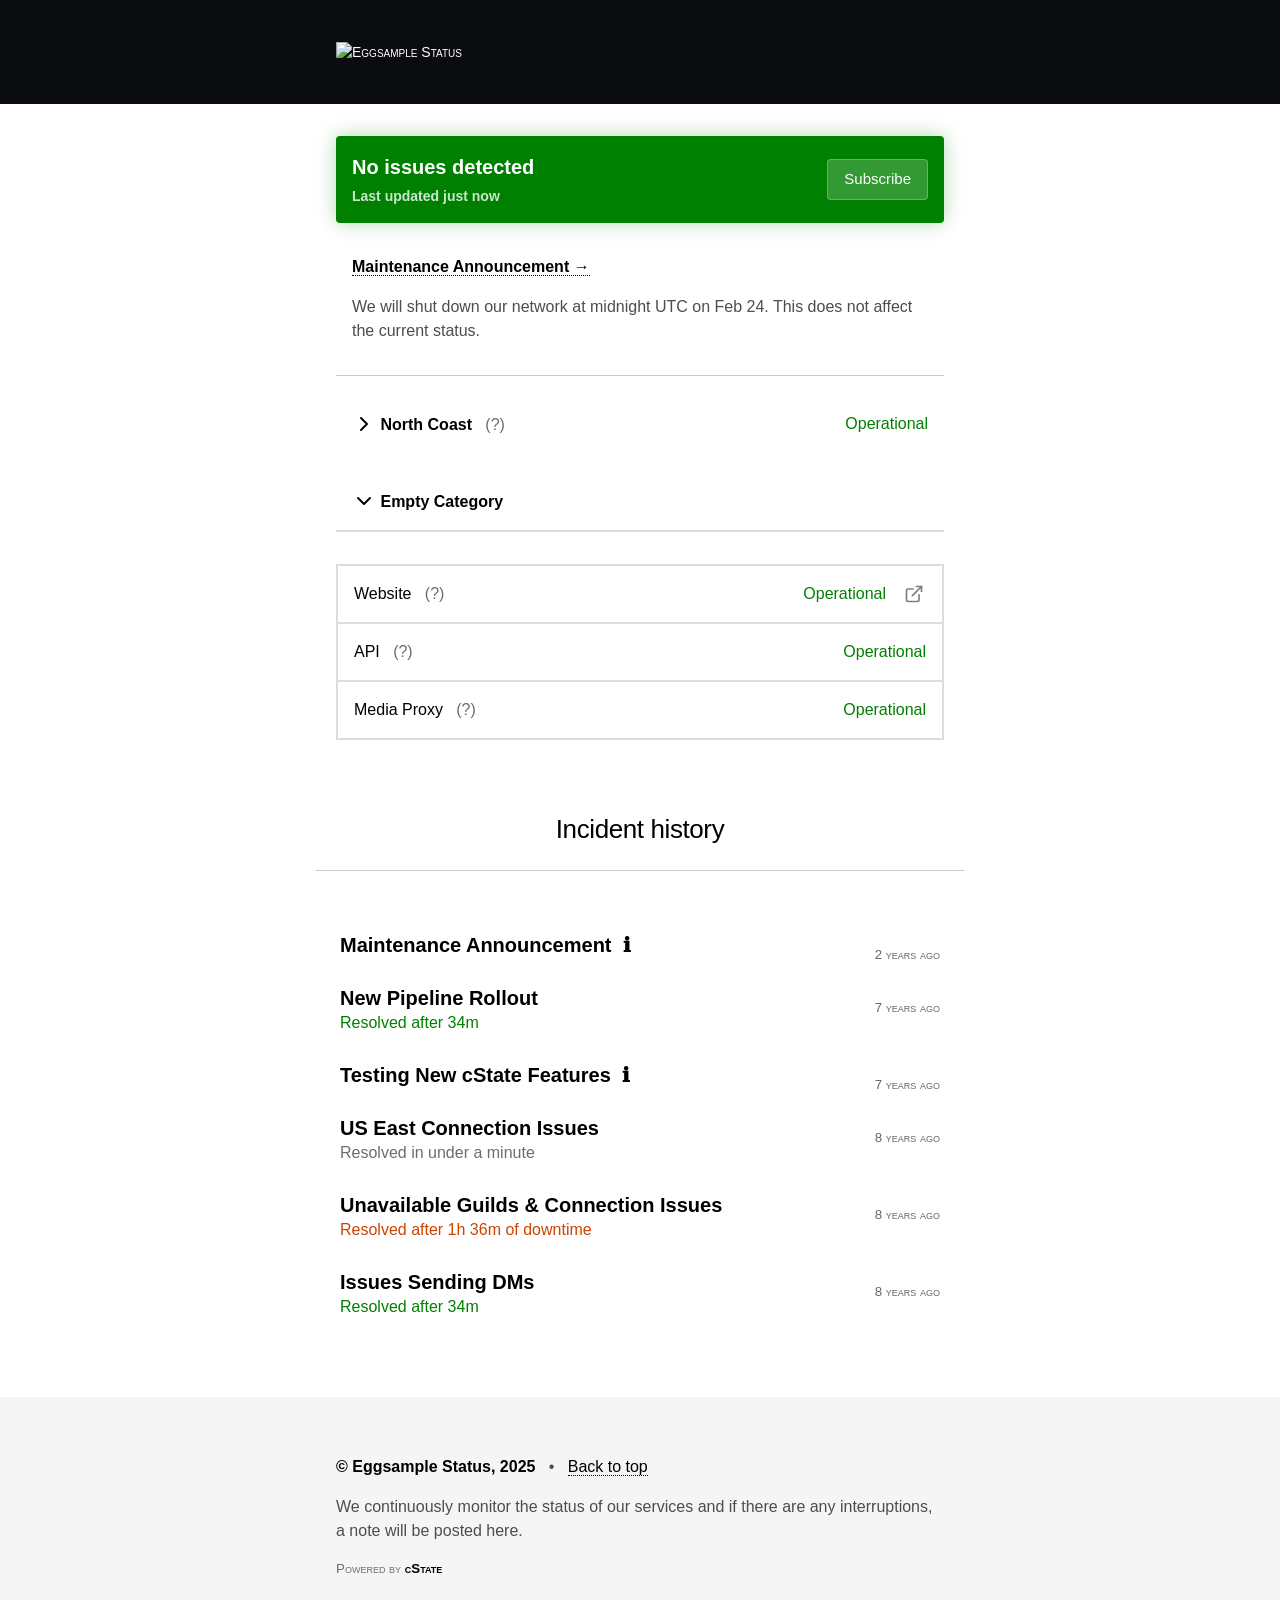
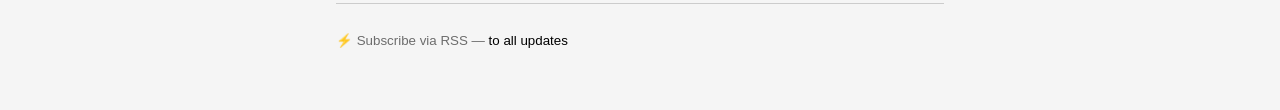
==== public/index.html @ 010cf909 "Update cState" ====
<!DOCTYPE html>
<html lang="en" class="no-js">
  <head><script src="/livereload.js?mindelay=10&amp;v=2&amp;port=1313&amp;path=livereload" data-no-instant defer></script>
    
    <meta charset="utf-8">
    <meta http-equiv="x-ua-compatible" content="ie=edge">
    <meta name="viewport" content="width=device-width, initial-scale=1">
    
    <meta name="description" content="We continuously monitor the status of our services and if there are any interruptions, a note will be posted here.">
    <title>Eggsample Status</title>
    <link rel="canonical" href="http://localhost:1313/">
    <link rel="alternate" type="application/json" href="http://localhost:1313/index.json" title="Eggsample Status" />
    <link rel="alternate" type="application/rss+xml" href="http://localhost:1313/index.xml" title="Eggsample Status" />
    <link rel="alternate" type="image/svg+xml" href="http://localhost:1313/index.svg" title="Eggsample Status" />
    <meta name="generator" content="cState v6.0 - https://github.com/cstate/cstate">
    <meta name="theme-color" content="#0a0c0f">
    <script>
    var themeBrandColor = '#0a0c0f';
    var themeOkColor = '#008000';
    var themeNoticeColor = '#24478f';
    var themeDisruptedColor = '#cc4400';
    var themeDownColor = '#e60000';


    </script>
    
    <style>
    html, body {
      margin: 0;
      background: #fff;
      color: #4d4d4d;
      font: 100%/1.5 "Inter", "Inter UI", BlinkMacSystemFont, -apple-system, "San Francisco Text", "Roboto", "Segoe UI", Helvetica, Arial, sans-serif, "Apple Color Emoji", "Segoe UI Emoji", "Segoe UI Symbol";
      box-sizing: border-box;
      -webkit-tap-highlight-color: rgba(0,0,0, 0.25);
    }

    ::selection { background: #B4D5FF; }

    *, *:before, *:after {
      box-sizing: inherit;
    }

    a {
      text-decoration: none;
      color: #000;
      border-bottom: 1px dotted currentColor;
    }

    a:hover { opacity: 0.9; }
    a:active { opacity: 0.8; }

    hr {
      border: 0;
      border-bottom: 1px solid #ccc;
      margin: 24px 0;
    }

    h1 {
      font-size: 40px;
      line-height: 1;
    }
    h2 { font-size: 26px; }
    h3 { font-size: 20px; }
    h4 { font-size: 18px; }

    h1, h2, h4 {
      font-weight: normal;
      color: #000;
      letter-spacing: -0.4px;
      overflow-wrap: break-word;
    }

    h3 {
      margin: 0;
      color: #000;
    }

    img {
      border: 0;
      width: 100%;
      height: auto;
    }

    .hidden { display: none; }

     

	.sr-only {
		position: absolute;
		width: 1px;
		height: 1px;
		padding: 0;
		margin: -1px;
		overflow: hidden;
		clip: rect(0, 0, 0, 0);
		white-space: nowrap;
		border-width: 0;
	}

    a.no-underline { border-bottom: 0; }

    .headline { font-size: 20px; }

    .bold { color: #000; }
    .hinted { color: #6d6d6d; }
    .faded { color: #6d6d6d; }

    .clean { margin: 0; }

    .ok { color: #008000; }
    .warning { color: #cc4400; }
    .error { color: #e60000; }

    .contain {
      max-width: 640px;
      margin: 16px auto;
      padding: 16px;
    }

    .markdown pre {
        overflow-x: scroll;
    }

    .contain--more { max-width: 680px; }

    .center { text-align: center; }
    .right { text-align: right; }
    .padding-s { padding: 8px; }
    .padding { padding: 16px; }
    .clicky { cursor: pointer; }

    a.external-link-style {
			border: none;
			padding: 2px;
			display: inline-block;
			border-radius: 4px;
			opacity: 0.5;
		}

    a.external-link-style:hover {
			opacity: 1;
		}

    a.external-link-style:active {
			opacity: 0.75;
		}

    .span-icon {
      float: right;
      margin-left: 16px;
    }

     

     
    .js .category--open .category__closed-marker { display: none; }
    .js .category--closed .components { display: none; }
    .js .category--closed .category__open-marker { display: none; }

	.hide-without-js svg {
		position: relative;
		margin-bottom: -6px;
	}

     
    .js .hidden-with-js { display: none; }
    .hide-without-js { display: none; }
    .js span.hide-without-js { display: inline; }
    .js div.hide-without-js { display: block; }


     

    .date {
      display: block;
      margin-top: 12px;
      color: #666;
      font-variant: small-caps;
    }

    .tag {
      display: inline-block;
      padding: 4px 8px;
      margin-right: 4px;
      margin-bottom: 2px;
	  border-radius: 4px;
	  transition: background 0.2s;
	  cursor: pointer;
	  border: none;
      background: #eee;
    }

    .tag:hover { background: #ddd; }
	.tag:active { background: #ccc; }

     

    .header {
      padding: 8px 0;
      background: #0a0c0f;
    }

    .header a {
      color: #fff;
      font-size: 14px;
      font-variant: small-caps;
    }

    
      .header a h1 { color: #fff; }
    

    .header__logo img {
      height: auto;
      width: 320px;
    }

    .header__logo--small img {
      height: auto;
      width: 160px;
    }

    .header--large { padding: 16px; }
    .header--large a { font-size: 20px; }

    .footer {
      padding: 10px;
      background: #f5f5f5;
    }

    .footer__copyright {
      display: block;
      font-variant: small-caps;
    }

    .footer__copyright a, a.header__logo {
      border-bottom: 0;
    }

     

    .summary {
      padding: 16px;
      color: #fff;
    }

    .summary__date:hover {
      opacity: 0.8;
    }

    .summary__date:hover:after {
      content: ' ⟳ ';
      color: #fff;
    }

     

     .components {
       border: 2px solid #ddd;
       border-bottom: 0;
     }

     .component {
       color: #000;
       padding: 16px;
       border-bottom: 2px solid #ddd;
     }

    .tooltip { cursor: pointer; position: relative; }
    .tooltip__text { display: none; }
    .tooltip:hover .tooltip__text,
    .tooltip:active .tooltip__text  {
      display: block;
      position: absolute;
	  animation: fadeUp 0.1s cubic-bezier(0.39, 0.575, 0.565, 1);
      top: 0;
      left: 24px;
      background: #000;
      color: #fff;
      z-index: 50;
      padding: 8px;
	  border-radius: 4px;
	  box-shadow: 0 0 20px rgba(0, 0, 0, 0.3);
      font-size: 14px;
      color: #ccc;
      width: 320px;
      height: auto;
    }

	@keyframes fadeUp {
	  0% { opacity: 0; transform: translateY(5px); }
	  100% { opacity: 1; transform: translateY(0); }
	}

    @media (max-width: 640px) {
      .tooltip:hover .tooltip__text,
      .tooltip:active .tooltip__text {
        width: 50vw;
      }
    }

     

    .tabs { border-bottom: 1px solid #ccc; }
    .tabs--inner { padding: 0 16px; margin: 0 auto; }
    a.tab { display: inline-table; }

    .tab--current {
      border: 1px solid #ccc;
      border-bottom-color: #fff;
      padding: 12px 18px;
      position: relative;
      top: 1px;
    }

    .tab--other {
      border: 0;
      padding: 12px 18px;
      position: relative;
      top: 1px;
      color: #757575;
    }

    .tab--other:hover { color: #000; }

     

    .issue { display: block; padding: 14px 24px; border-radius: 4px; }
    .issue:hover, .category__head:hover { background: #f5f5f5; }
    .issue:active, .category__head:active { background: #eee; }

    .issue h3 { line-height: 1.25; }

    .category__head { margin-top: 20px; }
    .archive__head { padding: 20px; background: #f5f5f5; }


     .status-ok .summary {
  background: #008000;
  box-shadow: 0 0 20px rgba(0, 128, 0, 0.3);
	border-radius: 4px;
}

.status-disrupted .summary,
.change-header-color.status-disrupted .header {
  background: rgba(204, 68, 0, 1);

  box-shadow: 0 0 20px rgba(204, 68, 0, 0.3);
}

.status-down .summary,
.change-header-color.status-down .header {
  background: rgba(230, 0, 0, 1);
}

.status-notice .summary,
.change-header-color.status-notice .header {
  background: rgba(36, 71, 143, 1);
}


    .announcement-box .padding {
      padding: 16px;
    }

    .status-disrupted .announcement-box { border: 2px solid #cc4400; }
    .status-down .announcement-box { border: 2px solid #e60000; }
    .status-notice .announcement-box { border: 2px solid #24478f; }
    .status-disrupted .announcement-box,
    .status-down .announcement-box,
    .status-notice .announcement-box { border-top: 0; }

     

    .category--open .category-status { display: none; }
    .component-status, .category-status { float: right; }
    .component[data-status="ok"] .component-status,
    .category__head[data-status="ok"] .category-status
    { color: #008000; }
    .component[data-status="disrupted"] .component-status,
    .category__head[data-status="disrupted"] .category-status
    { color: #cc4400; }
    .component[data-status="notice"] .component-status,
    .category__head[data-status="notice"] .category-status
    { color: #24478f; }
    .component[data-status="down"] .component-status,
    .category__head[data-status="down"] .category-status
    { color: #e60000; }

     

    @media (min-width: 640px) {
      .float-right {
        float: right;
        display: inline;
      }
    }

    
       

      @media (prefers-color-scheme: dark) {
         
        html, body { background:  #181a1b; color: #ccc9c1; }
        h1, h2, h3, h4, a, .bold { color: #fafafa; }
        hr { border-bottom-color: #3d3d3d; }

         
        .footer { background: #1b1d1e; }

        .components {
          border: 2px solid #ddd;
          border-bottom: 0;
          border-color: #3a3a3a;
        }

        .component {
          border-bottom: 2px solid #ddd;
          color: #e8e6e3;
          border-bottom-color: #3a3a3a;
        }

        .tabs { border-bottom-color: #3d3d3d; }
        .tab--current {
          border-color: #3d3d3d;
          border-bottom-color: #181a1b;
        }
        .tab--other { color: #757575; }
        .tab--other:hover { color: #fff; }

        .date { color: #c3bfb6; }

        .tag, .archive__head { background-color: #1d1f20; }
        .tag:hover { background: #222; }
        .issue:hover,
        .category__head:hover { background-color: #212121; }

         

        .hinted, .faded { opacity: 0.8; }
        .error { color: #ff4242; }
        .warning {color: #ffde7f; }
        .ok { color: #7fff7f; }

        .component[data-status="ok"] .component-status,
        .category__head[data-status="ok"] .category-status
        { color: #7fff7f; }
        .component[data-status="disrupted"] .component-status,
        .category__head[data-status="disrupted"] .category-status
        { color: #ffde7f; }
        .component[data-status="notice"] .component-status,
        .category__head[data-status="notice"] .category-status
        { color: #83a4e8; }
        .component[data-status="down"] .component-status,
        .category__head[data-status="down"] .category-status
        { color: #ff8181; }
      }
    
    </style>
    
  </head>









  <body class="status-homepage status-ok ">
    


<div class="header">
  <div class="contain">
    <a href="http://localhost:1313/" class="header__logo header__logo--small">
      
        <img src="/logo.png" alt="Eggsample Status">
          
    </a>
  </div>
</div>





    
    <div class="contain">
      
      <noscript>
  <p class="error">Uh oh! It looks like you have disabled JavaScript. Please <a href="//enable-javascript.com">enable scripting</a> to enhance your experience on this website.</p>
  <div class="padding"></div>
</noscript>

      
      






<div class="summary status-box">
	<div class="summary-flex">
		<div class="status-text">
			<strong>
				
				No issues detected
				
			</strong>
			<div class="summary__date clicky relative-time" onclick="location.reload()" data-time-prefix="Last updated "
      ></div>
    </div>

    
    <div class=" subscribe-wrapper">
				<button class="subscribe-button" aria-haspopup="true" aria-expanded="false" aria-label="Open dropdown">
					Subscribe
				</button>
				<div class="subscribe-dropdown hidden" aria-label="Close dropdown">
					<ul>
						<a href="http://localhost:1313//index.xml" target="_blank" rel="noopener noreferrer">
						<li>
							<svg viewBox="0 0 512 512" class="subscribe-dropdown__icon">
								<path d="M108.56 342.78a60.34 60.34 0 1 0 60.56 60.44 60.63 60.63 0 0 0-60.56-60.44Z">
								</path>
								<path
									d="M48 186.67v86.55c52 0 101.94 15.39 138.67 52.11s52 86.56 52 138.67h86.66c0-151.56-125.66-277.33-277.33-277.33Z">
								</path>
								<path
									d="M48 48v86.56c185.25 0 329.22 144.08 329.22 329.44H464C464 234.66 277.67 48 48 48Z">
								</path>
							</svg>
							RSS
						</li></a>
						
						<li data-option="api">
							<svg viewBox="0 0 512 512" class="subscribe-dropdown__icon">
								<path
									d="M160 389a20.91 20.91 0 0 1-13.82-5.2l-128-112a21 21 0 0 1 0-31.6l128-112a21 21 0 0 1 27.66 31.61L63.89 256l109.94 96.19A21 21 0 0 1 160 389zm192 0a21 21 0 0 1-13.84-36.81L448.11 256l-109.94-96.19a21 21 0 0 1 27.66-31.61l128 112a21 21 0 0 1 0 31.6l-128 112A20.89 20.89 0 0 1 352 389zm-144 48a21 21 0 0 1-20.12-27l96-320a21 21 0 1 1 40.23 12l-96 320A21 21 0 0 1 208 437z">
								</path>
							</svg>
							API
						</li>
					</ul>
				</div>
			</div>
		</div>
	</div>

	
	<div id="modal-overlay" class="hidden"></div>
	<div class="subscribe-modal hidden" role="dialog" aria-modal="true">
		<button class="subscribe-modal__close" aria-label="Close dropdown">✕</button>
		<h2 class="subscribe-modal__title"></h2>
		<div class="subscribe-modal__content"></div>
		
		<div class="subscribe-modal__actions"></div>
	</div>

	<style>
		 
		.status-box {
			padding: 16px;
			color: #fff;
			display: flex;
			flex-direction: column;
			border-radius: 4px;
			position: relative;

			background: {
					{
					.Site.Params.ok
				}
			}

			;
		}

		.summary-flex {
			display: flex;
			align-items: center;
			justify-content: space-between;
		}

		.status-text {
			font-size: 20px;
			font-weight: bold;
		}

		.summary__date {
			font-size: 14px;
			margin-top: 4px;
			color: rgba(255, 255, 255, 0.8);
		}

		 
		.subscribe-wrapper {
			position: relative;
			z-index: 500;
		}

		.subscribe-button {
			padding: 8px 16px;
			font: inherit;
			font-size: 15px;
			border-radius: 4px;
			cursor: pointer;
			background: rgba(255, 255, 255, 0.2);
			border: 1px solid rgba(255, 255, 255, 0.25);
			color: #fff;
			transition: background 0.1s, opacity 0.1s;
		}

		.subscribe-button:hover {
			background: rgba(255, 255, 255, 0.3);
		}

		.subscribe-button:active {
			background: rgba(255, 255, 255, 0.4);
		}

		 

		.subscribe-dropdown {
			position: absolute;
			top: calc(100% + 10px);
			right: 0;
			background: #fff;
			border-radius: 8px;
			width: 220px;
			overflow-y: auto;
			opacity: 0;
			transform: translateY(5px);
			animation: fadeUp 0.15s ease-out forwards;
			box-shadow: 0 10px 32px rgba(0, 0, 0, 0.15);
		}

		.subscribe-dropdown ul {
			margin: 0;
			padding: 0;
			list-style: none;
		}

		.subscribe-dropdown li {
			display: flex;
			align-items: center;
			padding: 10px 12px;
			margin: 4px;
			font-size: 14px;
			cursor: pointer;
			color: #333;
			border-radius: 8px;
			 
			transition: background 0.1s;
			 
		}

		.subscribe-dropdown li:hover {
			background: #f2f2f2;
		}

		.subscribe-dropdown__icon {
			width: 18px;
			height: 18px;
			margin-right: 8px;
			fill: #999;
			 
		}

		 
		@keyframes fadeUp {
			0% {
				opacity: 0;
				transform: translateY(5px);
			}

			100% {
				opacity: 1;
				transform: translateY(0);
			}
		}

		.hidden {
			display: none !important;
		}

		 
		#modal-overlay {
			position: fixed;
			top: 0;
			left: 0;
			width: 100%;
			height: 100%;
			background-color: rgba(0, 0, 0, 0.5);
			 
			z-index: 998;
			 
		}

		.subscribe-modal {
			position: fixed;
			top: 50%;
			left: 50%;
			transform: translate(-50%, -50%);
			 
			margin: auto;
			max-width: 600px;
			background: #fff;
			border-radius: 8px;
			box-shadow: 0 8px 30px rgba(0, 0, 0, 0.3);
			padding: 24px;
			z-index: 999;
			display: flex;
			flex-direction: column;
			gap: 16px;
			opacity: 0;
			animation: fadeUpModal 0.2s ease-out forwards;
			 
		}

		.subscribe-modal__close {
			position: absolute;
			top: 10px;
			right: 10px;
			border: none;
			background: transparent;
			font-size: 20px;
			line-height: 1;
			cursor: pointer;
			color: #444;
			padding: 10px;
			border-radius: 50%;
		}

		.subscribe-modal__close:hover {
			background-color: rgba(0, 0, 0, 0.1);
		}

		.subscribe-modal__close:active {
			background-color: rgba(0, 0, 0, 0.2);
		}

		.subscribe-modal__title {
			margin: 0 0 16px 0;
			font-size: 20px;
			font-weight: bold;
			color: #333;
		}

		.subscribe-modal__content {
			color: #555;
			flex: 1;
		}

		.subscribe-modal__content p {
			margin: 0;
		}

		.btn {
			padding: 10px 20px;
			border-radius: 4px;
			display: inline-block;
			border: none;
			font-weight: bold;
			cursor: pointer;
			transition: background 0.1s, opacity 0.1s;
		}

		.btn--primary {
			background: #000;
			color: #fff;
			border: none;
		}

		.btn--primary:hover {
			background: #111;
		}

		.btn--primary:active {
			background: #222;
		}


		 
		.subscribe-modal__actions {
			margin-top: 8px;
			gap: 8px;
		}

		 
		@keyframes fadeUpModal {
			0% {
				opacity: 0;
			}

			100% {
				opacity: 1;
			}
		}
	</style>

	<script>
		document.addEventListener('DOMContentLoaded', function () {
			const subscribeButton = document.querySelector('.subscribe-button');
			const subscribeDropdown = document.querySelector('.subscribe-dropdown');
			const subscribeModal = document.querySelector('.subscribe-modal');
			const modalCloseBtn = document.querySelector('.subscribe-modal__close');
			const modalTitle = document.querySelector('.subscribe-modal__title');
			const modalContent = document.querySelector('.subscribe-modal__content');
			const modalActions = document.querySelector('.subscribe-modal__actions');
			const modalOverlay = document.getElementById('modal-overlay');

			
			function showModal() {
				modalOverlay.classList.remove('hidden');
				subscribeModal.classList.remove('hidden');
			}

			
			function hideModal() {
				modalOverlay.classList.add('hidden');
				subscribeModal.classList.add('hidden');
			}

			
			subscribeButton.addEventListener('click', function (e) {
				e.stopPropagation();
				if (subscribeDropdown.classList.contains('hidden')) {
					subscribeDropdown.classList.remove('hidden');
					subscribeButton.setAttribute('aria-expanded', 'true');
				} else {
					subscribeDropdown.classList.add('hidden');
					subscribeButton.setAttribute('aria-expanded', 'false');
				}
			});

			
			subscribeDropdown.addEventListener('click', function (e) {
				if (e.target && e.target.matches('li[data-option], li[data-option] *')) {
					let li = e.target.closest('li[data-option]');
					let chosen = li.getAttribute('data-option');

					subscribeDropdown.classList.add('hidden');
					subscribeButton.setAttribute('aria-expanded', 'false');
					showModal();

					
					modalActions.innerHTML = '';

					let copyText = ''; 

					switch (chosen) {
						case 'rss':
							modalTitle.textContent = 'RSS';
							modalContent.innerHTML = `<p>Subscribe to updates from this status page.</p>`;
							modalActions.innerHTML = `
							<a href="http:\/\/localhost:1313\//index.xml" target="_blank" rel="noopener noreferrer" class="padding-s">Open</a>
          `;
							break;

						case 'email':
							modalTitle.textContent = 'Email';
							modalContent.innerHTML = `<p>Subscribe to updates from this status page.</p>
            <input type="email" placeholder="Email address..." />`;
							modalActions.innerHTML = `
            <button class="btn btn--primary">Subscribe</button>
            <p class="small-text">We recommend choosing a different method of notification if you need critical updates to be delivered as soon as possible.</p>
          `;
							break;

						case 'discord':
							modalTitle.textContent = 'Discord';
							modalContent.innerHTML = `<p>Subscribe to updates from this status page. (Discord server invitation)</p>`;
							copyText = 'YOUR_DISCORD_INVITE_LINK'; 
							modalActions.innerHTML = `
            <button class="btn btn--primary" data-copy="${copyText}">Copy</button>
            <p class="small-text">Looking for more information about this embed and how you can use it?</p>
          `;
							break;

						case 'slack':
							modalTitle.textContent = 'Slack';
							modalContent.innerHTML = `<p>Subscribe to updates from this status page. (Slack workspace link)</p>`;
							copyText = 'YOUR_SLACK_WORKSPACE_LINK'; 
							modalActions.innerHTML = `
            <button class="btn btn--primary" data-copy="${copyText}">Copy</button>
            <p class="small-text">Looking for more information about this embed and how you can use it?</p>
          `;
							break;

						case 'webhook':
							modalTitle.textContent = 'Webhook';
							modalContent.innerHTML = `<p>Subscribe to updates from this status page.</p>
            <input type="text" placeholder="Webhook URL" />`;
							modalActions.innerHTML = `
            <button class="btn btn--primary">Subscribe</button>
            <p class="small-text">Please note that the API may be subject to rate limiting.</p>
          `;
							break;

						case 'push':
							modalTitle.textContent = 'Push notifications';
							modalContent.innerHTML = `<p>You can subscribe to this status page via push notifications through your browser. You will have to do this on every device you want to receive notifications on. Please note that this feature is subject to browser support and may not work on all devices as expected.</p>`;
							modalActions.innerHTML = `
            <button class="btn btn--primary">Subscribe</button>
            <p class="small-text">We recommend choosing a different method of notification if you need critical updates to be delivered as soon as possible.</p>
          `;
							break;

						case 'api':
							modalTitle.textContent = 'API';
							modalContent.innerHTML = `<p>You can use our API to integrate the information and updates from this status page into your own website or application. Simply make a GET request to the following URL: <br /> <code>http:\/\/localhost:1313\/index.json</code></p>`;
							modalActions.innerHTML = `
            <a href="https://github.com/cstate/cstate/wiki/API" target="_blank" rel="noopener noreferrer" class="btn btn--primary">Read documentation</a>
            <p>Please note that the API may be subject to rate limiting.</p>
          `;
							break;

						default:
							modalTitle.textContent = 'Subscribe';
							modalContent.innerHTML = `<p>Subscribe to updates from this status page.</p>`;
							modalActions.innerHTML = `
            <button class="btn btn--primary">Subscribe</button>
            <p class="small-text">Looking for more information about this embed and how you can use it?</p>
          `;
							break;
					}

					
					const copyButtons = modalActions.querySelectorAll('button[data-copy]');
					copyButtons.forEach(button => {
						button.addEventListener('click', () => {
							const textToCopy = button.getAttribute('data-copy');
							navigator.clipboard.writeText(textToCopy).then(() => {
								
								button.textContent = 'Copied!';
							}).catch(err => {
								console.error('Failed to copy text:', err);
							});
						});
					});
				}
			});

			
			modalCloseBtn.addEventListener('click', hideModal);
			modalOverlay.addEventListener('click', hideModal);

			
			document.addEventListener('click', function (e) {
				if (!subscribeButton.contains(e.target) && !subscribeDropdown.contains(e.target)) {
					subscribeDropdown.classList.add('hidden');
					subscribeButton.setAttribute('aria-expanded', 'false');
				}
			});
		});
	</script>

      
      









  <div class="announcement-box" style="border-bottom: 0">
    
    
    
      
      <div class="padding">
        <p>
          <a href="/issues/2024-02-24-maintenance-window/"><strong class="bold">Maintenance Announcement →</strong></a>
        </p>

        <p><small>
          
        </small></p>

        <p>We will shut down our network at midnight UTC on Feb 24. This does not affect the current status.</p>

        <p></p>
      </div>
      <hr class="clean announcement-box">
      
    
  </div>
 


      
      

      
      










<div class="categories">
	
	

	
	<div class="category category--closed category--titled"
		id="north-coast">
		
		<div class="bold padding clicky category__head" onclick="toggleCategoryHead(this)">
			<span class="hide-without-js">
				<span class="category__closed-marker">
					<span class="sr-only">Open dropdown</span>
					<svg xmlns="http://www.w3.org/2000/svg" width="24" height="24" viewBox="0 0 24 24" fill="none" stroke="currentColor"
						stroke-width="2" stroke-linecap="round" stroke-linejoin="round" class="feather feather-chevron-right">
						<polyline points="9 18 15 12 9 6"></polyline>
					</svg>
				</span>
				<span class="category__open-marker">
					<span class="sr-only">Close dropdown</span>
					<svg xmlns="http://www.w3.org/2000/svg" width="24" height="24" viewBox="0 0 24 24" fill="none" stroke="currentColor"
						stroke-width="2" stroke-linecap="round" stroke-linejoin="round" class="feather feather-chevron-down">
						<polyline points="6 9 12 15 18 9"></polyline>
					</svg>
				</span>
			</span>
			<b>North Coast</b>
			
			<span class="tooltip tooltip--small">
				&nbsp; <span class="faded">(?)</span>
				<span class="tooltip__text">The main servers are located here.</span>
			</span>
			
			<span class="category-status"></span>
		</div>
		

		
		<div class="components">
			
			
			
			
			

			<div class="component" id="system-gateway"
				data-status="ok">
				<a href="/affected/gateway/" class="no-underline">
					Gateway
				</a>

				

				

				<span class="component-status">
					
					Operational
					
				</span>

				

				
			</div>
			
			
			
			
			

			<div class="component" id="system-backup-gateway"
				data-status="ok">
				<a href="/affected/backup-gateway/" class="no-underline">
					Backup Gateway
				</a>

				

				

				<span class="component-status">
					
					Operational
					
				</span>

				

				
			</div>
			
		</div>

		
		<script>
			(function () {
				var thisCategory = document.currentScript.parentNode;
				var componentsOfThisCategory = thisCategory.querySelectorAll('.component');
				var highestLevelStatus = 'ok';

				function checkStatus(element) {
					var status = element.getAttribute('data-status');
					if (status === 'down') {
						highestLevelStatus = 'down';
					} else if (status === 'disrupted' && highestLevelStatus !== 'down') {
						highestLevelStatus = 'disrupted';
					} else if (status === 'notice' && highestLevelStatus !== 'down' && highestLevelStatus !== 'disrupted') {
						highestLevelStatus = 'notice';
					}
				}

				componentsOfThisCategory.forEach(checkStatus);

				var highestLevelStatusReadable = highestLevelStatus;
				if (highestLevelStatus === 'ok') highestLevelStatusReadable = 'Operational';
				else if (highestLevelStatus === 'notice') highestLevelStatusReadable = 'Maintenance';
				else if (highestLevelStatus === 'disrupted') highestLevelStatusReadable = 'Disrupted';
				else if (highestLevelStatus === 'down') highestLevelStatusReadable = 'Down';

				if (thisCategory.classList.contains('category--titled')) {
					thisCategory.querySelector('.category__head').setAttribute('data-status', highestLevelStatus);
					thisCategory.querySelector('.category-status').innerHTML = highestLevelStatusReadable;
				}
			})();
		</script>
	</div>
	
	<div class="category category--open category--titled"
		id="empty-category">
		
		<div class="bold padding clicky category__head" onclick="toggleCategoryHead(this)">
			<span class="hide-without-js">
				<span class="category__closed-marker">
					<span class="sr-only">Open dropdown</span>
					<svg xmlns="http://www.w3.org/2000/svg" width="24" height="24" viewBox="0 0 24 24" fill="none" stroke="currentColor"
						stroke-width="2" stroke-linecap="round" stroke-linejoin="round" class="feather feather-chevron-right">
						<polyline points="9 18 15 12 9 6"></polyline>
					</svg>
				</span>
				<span class="category__open-marker">
					<span class="sr-only">Close dropdown</span>
					<svg xmlns="http://www.w3.org/2000/svg" width="24" height="24" viewBox="0 0 24 24" fill="none" stroke="currentColor"
						stroke-width="2" stroke-linecap="round" stroke-linejoin="round" class="feather feather-chevron-down">
						<polyline points="6 9 12 15 18 9"></polyline>
					</svg>
				</span>
			</span>
			<b>Empty Category</b>
			
			<span class="category-status"></span>
		</div>
		

		
		<div class="components">
			
		</div>

		
		<script>
			(function () {
				var thisCategory = document.currentScript.parentNode;
				var componentsOfThisCategory = thisCategory.querySelectorAll('.component');
				var highestLevelStatus = 'ok';

				function checkStatus(element) {
					var status = element.getAttribute('data-status');
					if (status === 'down') {
						highestLevelStatus = 'down';
					} else if (status === 'disrupted' && highestLevelStatus !== 'down') {
						highestLevelStatus = 'disrupted';
					} else if (status === 'notice' && highestLevelStatus !== 'down' && highestLevelStatus !== 'disrupted') {
						highestLevelStatus = 'notice';
					}
				}

				componentsOfThisCategory.forEach(checkStatus);

				var highestLevelStatusReadable = highestLevelStatus;
				if (highestLevelStatus === 'ok') highestLevelStatusReadable = 'Operational';
				else if (highestLevelStatus === 'notice') highestLevelStatusReadable = 'Maintenance';
				else if (highestLevelStatus === 'disrupted') highestLevelStatusReadable = 'Disrupted';
				else if (highestLevelStatus === 'down') highestLevelStatusReadable = 'Down';

				if (thisCategory.classList.contains('category--titled')) {
					thisCategory.querySelector('.category__head').setAttribute('data-status', highestLevelStatus);
					thisCategory.querySelector('.category-status').innerHTML = highestLevelStatusReadable;
				}
			})();
		</script>
	</div>
	
	<div class="category category--open"
		id="uncategorized">
		
		<div class="padding"></div>
		

		
		<div class="components">
			
			
			
			
			

			<div class="component" id="system-website"
				data-status="ok">
				<a href="/affected/website/" class="no-underline">
					Website
				</a>

				
				<span class="tooltip tooltip--small">
					&nbsp; <span class="faded">(?)</span>
					<span class="tooltip__text">The web frontend for the application.</span>
				</span>
				

				
				<span class="span-icon">
					<a href="https://example.com/" class="external-link-style">
						<svg xmlns="http://www.w3.org/2000/svg" width="20" height="20" viewBox="0 0 24 24" fill="none" stroke="currentColor"
							stroke-width="2" stroke-linecap="round" stroke-linejoin="round" class="feather feather-external-link">
							<path d="M18 13v6a2 2 0 0 1-2 2H5a2 2 0 0 1-2-2V8a2 2 0 0 1 2-2h6"></path>
							<polyline points="15 3 21 3 21 9"></polyline>
							<line x1="10" y1="14" x2="21" y2="3"></line>
						</svg>
					</a>
				</span>
				

				<span class="component-status">
					
					Operational
					
				</span>

				

				
			</div>
			
			
			
			
			

			<div class="component" id="system-api"
				data-status="ok">
				<a href="/affected/api/" class="no-underline">
					API
				</a>

				
				<span class="tooltip tooltip--small">
					&nbsp; <span class="faded">(?)</span>
					<span class="tooltip__text">The guts of the application.</span>
				</span>
				

				

				<span class="component-status">
					
					Operational
					
				</span>

				

				
			</div>
			
			
			
			
			

			<div class="component" id="system-media-proxy"
				data-status="ok">
				<a href="/affected/media-proxy/" class="no-underline">
					Media Proxy
				</a>

				
				<span class="tooltip tooltip--small">
					&nbsp; <span class="faded">(?)</span>
					<span class="tooltip__text">This is the service responsible for serving images, audio, and video. It is reliant on our CDN.</span>
				</span>
				

				

				<span class="component-status">
					
					Operational
					
				</span>

				

				
			</div>
			
		</div>

		
		<script>
			(function () {
				var thisCategory = document.currentScript.parentNode;
				var componentsOfThisCategory = thisCategory.querySelectorAll('.component');
				var highestLevelStatus = 'ok';

				function checkStatus(element) {
					var status = element.getAttribute('data-status');
					if (status === 'down') {
						highestLevelStatus = 'down';
					} else if (status === 'disrupted' && highestLevelStatus !== 'down') {
						highestLevelStatus = 'disrupted';
					} else if (status === 'notice' && highestLevelStatus !== 'down' && highestLevelStatus !== 'disrupted') {
						highestLevelStatus = 'notice';
					}
				}

				componentsOfThisCategory.forEach(checkStatus);

				var highestLevelStatusReadable = highestLevelStatus;
				if (highestLevelStatus === 'ok') highestLevelStatusReadable = 'Operational';
				else if (highestLevelStatus === 'notice') highestLevelStatusReadable = 'Maintenance';
				else if (highestLevelStatus === 'disrupted') highestLevelStatusReadable = 'Disrupted';
				else if (highestLevelStatus === 'down') highestLevelStatusReadable = 'Down';

				if (thisCategory.classList.contains('category--titled')) {
					thisCategory.querySelector('.category__head').setAttribute('data-status', highestLevelStatus);
					thisCategory.querySelector('.category-status').innerHTML = highestLevelStatusReadable;
				}
			})();
		</script>
	</div>
	
</div>





      
      
    </div>

  
  
  
    <div class="contain contain--more">
      <h2 class="center">Incident history</h2>
      <hr class="clean">
    </div>
  



  
  
    <div class="contain contain--more" id="incidents">
	  





















<a href="http://localhost:1313/issues/2024-02-24-maintenance-window/" class="issue no-underline">
  

  <small class="date float-right relative-time" title="February 24, 2024 at 10:35 AM UTC" data-date="2024-02-24T10:35:00Z">
      
        February 24, 2024 at 10:35 AM UTC
      
    </small>

    <h3>
      Maintenance Announcement  ℹ
    </h3>

  
</a>









<a href="http://localhost:1313/issues/2019-10-08-testing-new-pipeline/" class="issue no-underline">
  
    <small class="date float-right relative-time" title="October 5, 2019 at 4:24 PM UTC" data-date="2019-10-05T16:24:00Z">
      
        October 5, 2019 at 4:24 PM UTC
      
    </small>

    <h3>
      New Pipeline Rollout
    </h3>

    
    
    

    
	
	
	
	
	
	

	<div
		class="ok">
		
		Resolved after 
		
		34m
		
		
	</div>

  
</a>









<a href="http://localhost:1313/issues/i-testing-cstate-functions/" class="issue no-underline">
  

  <small class="date float-right relative-time" title="October 4, 2019 at 6:05 PM UTC" data-date="2019-10-04T18:05:00Z">
      
        October 4, 2019 at 6:05 PM UTC
      
    </small>

    <h3>
      Testing New cState Features  ℹ
    </h3>

  
</a>









<a href="http://localhost:1313/issues/2018-05-25-us-east-conn-issues/" class="issue no-underline">
  
    <small class="date float-right relative-time" title="April 25, 2018 at 4:13 AM UTC" data-date="2018-04-25T04:13:00Z">
      
        April 25, 2018 at 4:13 AM UTC
      
    </small>

    <h3>
      US East Connection Issues
    </h3>

    
    
    

    
	
	
	
	
	
	

	<div
		class="faded">
		
		Resolved
		in under a minute
		
	</div>

  
</a>









<a href="http://localhost:1313/issues/2018-04-13-unavailable-guilds-connection-issues/" class="issue no-underline">
  
    <small class="date float-right relative-time" title="April 13, 2018 at 3:54 PM UTC" data-date="2018-04-13T15:54:00Z">
      
        April 13, 2018 at 3:54 PM UTC
      
    </small>

    <h3>
      Unavailable Guilds &amp; Connection Issues
    </h3>

    
    
    

    
	
	
	
	
	
	

	<div
		class="warning">
		
		Resolved after 
		1h 
		36m
		
		of downtime
		
		
	</div>

  
</a>









<a href="http://localhost:1313/issues/2018-01-17-sending-dms-impacted/" class="issue no-underline">
  
    <small class="date float-right relative-time" title="December 17, 2017 at 4:24 PM UTC" data-date="2017-12-17T16:24:00Z">
      
        December 17, 2017 at 4:24 PM UTC
      
    </small>

    <h3>
      Issues Sending DMs
    </h3>

    
    
    

    
	
	
	
	
	
	

	<div
		class="ok">
		
		Resolved after 
		
		34m
		
		
	</div>

  
</a>






      <div class="padding"></div>
    </div>
  

  <script type="text/javascript">
  


  console.log('cState v6.0 - https://github.com/cstate/cstate');
  document.getElementsByTagName('html')[0].className = 'js';

  


  if (document.body.className === 'change-header-color') {
    if (document.body.className === 'status-down') {
      document.querySelector('meta[name=theme-color]').setAttribute('content', themeDownColor);
    } else if (document.body.className === 'status-disrupted') {
      document.querySelector('meta[name=theme-color]').setAttribute('content', themeDisruptedColor);
    } else {
      document.querySelector('meta[name=theme-color]').setAttribute('content', themeNoticeColor);
    }
  }

  


  if (window.location.hash.match('access_token')) {
    document.location.pathname = '/admin';
  }
  if (window.location.hash.match('invite_token')) {
    document.location.pathname = '/admin';
  }
  if (window.location.hash.match('confirmation_token')) {
    document.location.pathname = '/admin';
  }
  if (window.location.hash.match('email_change_token')) {
    document.location.pathname = '/admin';
  }
  if (window.location.hash.match('recovery_token')) {
    document.location.pathname = '/admin';
  }

  


  function toggleCategoryHead(el) {
    if (el.parentNode.className == 'category category--open category--titled') {
      el.parentNode.className = 'category category--closed category--titled';
    } else {
      el.parentNode.className = 'category category--open category--titled';
    }
  }

  


  function timeSince(date) {
    var seconds = Math.floor((new Date() - date) / 1000);

    var interval = Math.floor(seconds / 31536000);

    if (interval > 1) {
      return interval + ' years';
    }
    interval = Math.floor(seconds / 2592000);
    if (interval > 1) {
      return interval + ' months';
    }
    interval = Math.floor(seconds / 86400);
    if (interval > 1) {
      return interval + 'd';
    }
    interval = Math.floor(seconds / 3600);
    if (interval > 1) {
      return interval + 'h';
    }
    interval = Math.floor(seconds / 60);
    if (interval > 1) {
      return interval + ' min';
    }

    
    if(Math.floor(seconds) < 0) {
      return Math.floor(seconds);
    }

    
    
      return Math.floor(seconds) + 's';
    
  }

  


  function updateRelativeTimes() {
    var elements = document.querySelectorAll('.relative-time');
    for (var i = 0; i < elements.length; i++) {
      var element = elements[i];
      var time = Date.parse(element.dataset.date);
      var html = element.getAttribute('data-time-prefix') || '';


      if (!time) {
        time = element.innerText;
        element.setAttribute('title', time || new Date);
        html += 'just now';
      } else if (timeSince(time) < 0) {
        html = element.innerText;
      } else {
        html += timeSince(time) + ' ago';
      }
      html += element.getAttribute('data-time-suffix') || '';
      element.innerHTML = html.trim();
    }
  }

  updateRelativeTimes();

  
  setInterval(updateRelativeTimes, 5000);
</script>




  

<div class="footer">
  <div class="contain">
    <p><strong class="bold">&copy; Eggsample Status, 2025</strong>
       &nbsp; • &nbsp; <a href="#">Back to top</a>
    </p>

    <p>We continuously monitor the status of our services and if there are any interruptions, a note will be posted here.</p>

    
    <small class="footer__copyright faded">Powered by <a href="https://github.com/cstate/cstate"><b>cState</b></a></small>

    
      <hr>

      <p class="hinted">
        <small>
          ⚡
          Subscribe via RSS —
          
            <a href="http://localhost:1313/index.xml" class="no-underline">to all updates</a>
          
          
        </small>
      </p>
    
  </div>
</div>



  </body>
</html>
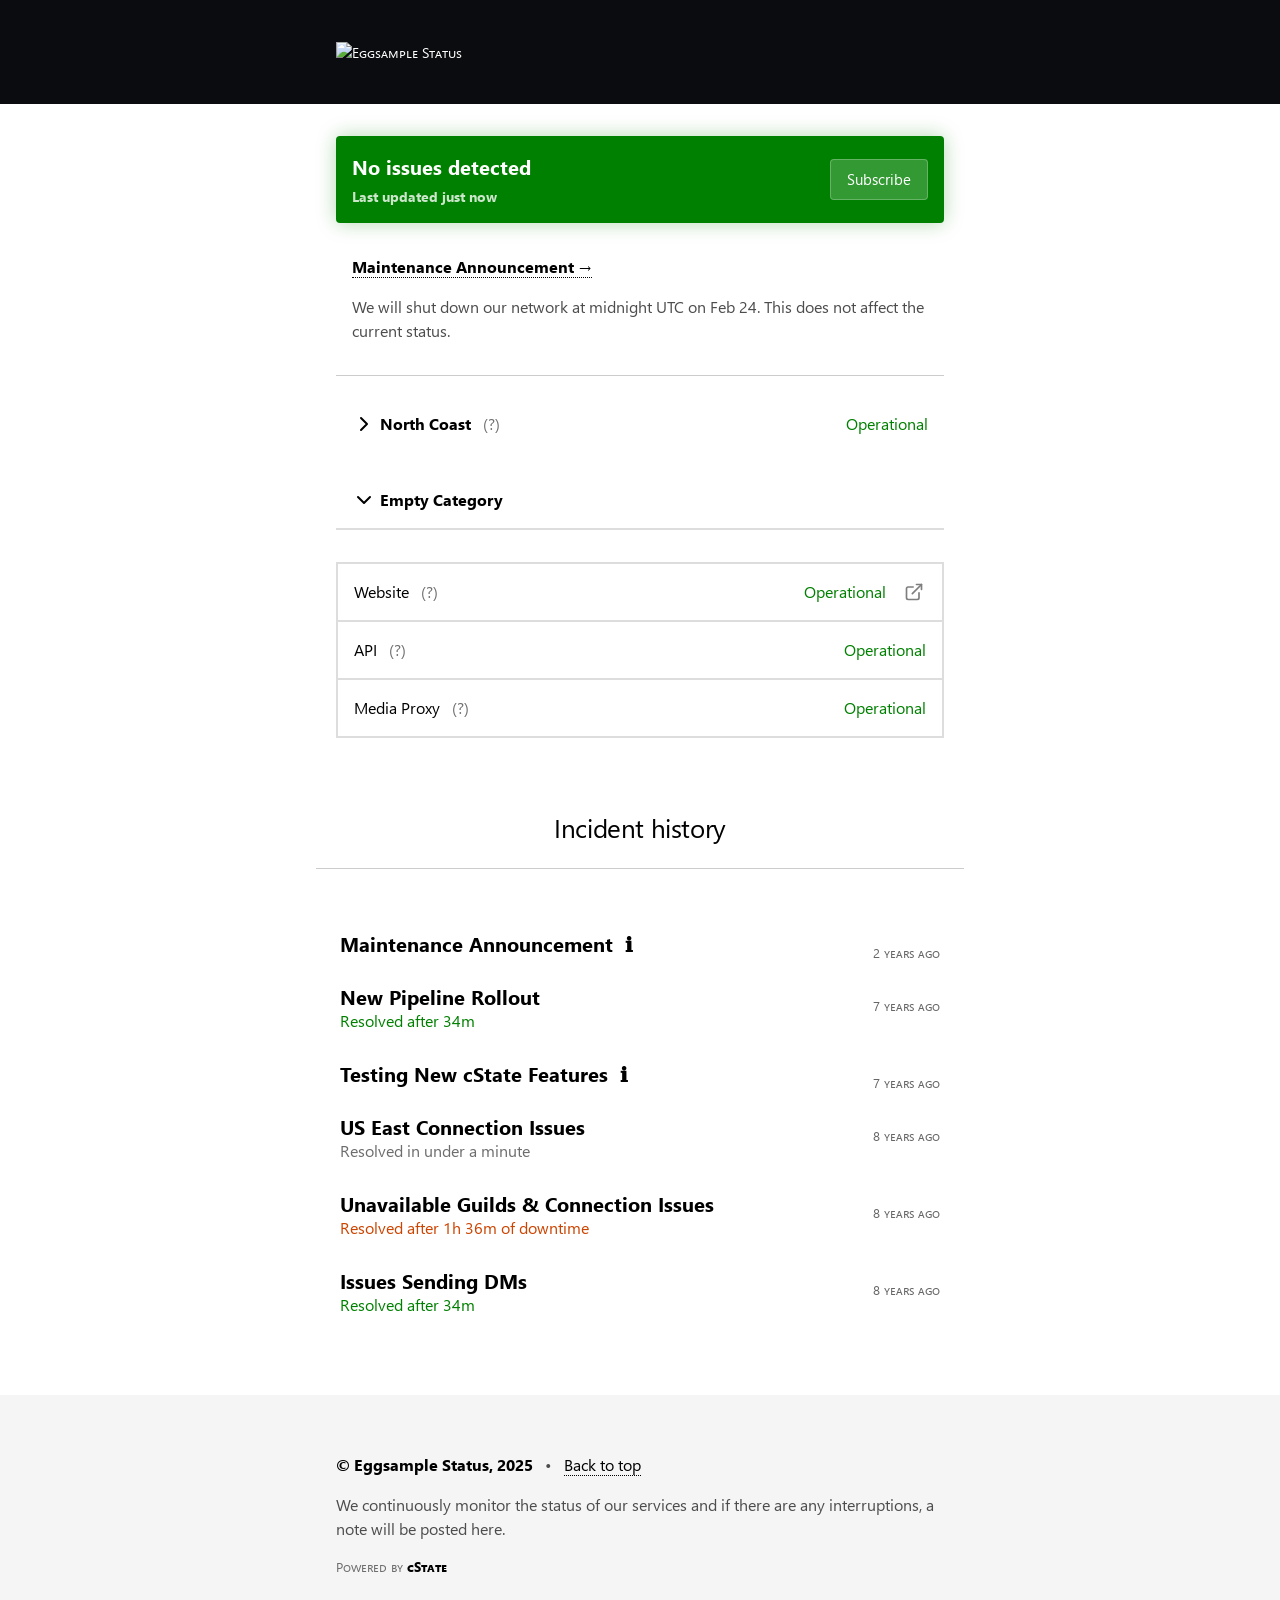
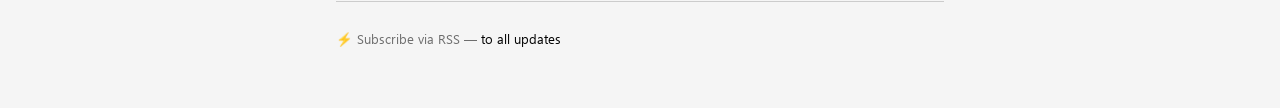
==== commit c774e0d8: "theming stuff 3" ====
--- a/public/index.html
+++ b/public/index.html
@@ -25,11 +25,12 @@
     </script>
     
     <style>
+	@import url(/static/fonts/segoe.css);
     html, body {
       margin: 0;
       background: #fff;
       color: #4d4d4d;
-      font: 100%/1.5 "Inter", "Inter UI", BlinkMacSystemFont, -apple-system, "San Francisco Text", "Roboto", "Segoe UI", Helvetica, Arial, sans-serif, "Apple Color Emoji", "Segoe UI Emoji", "Segoe UI Symbol";
+      font: 100%/1.5 "Segoe Ui", "Inter", "Inter UI", BlinkMacSystemFont, -apple-system, "San Francisco Text", "Roboto", "Segoe UI", Helvetica, Arial, sans-serif, "Apple Color Emoji", "Segoe UI Emoji", "Segoe UI Symbol";
       box-sizing: border-box;
       -webkit-tap-highlight-color: rgba(0,0,0, 0.25);
     }
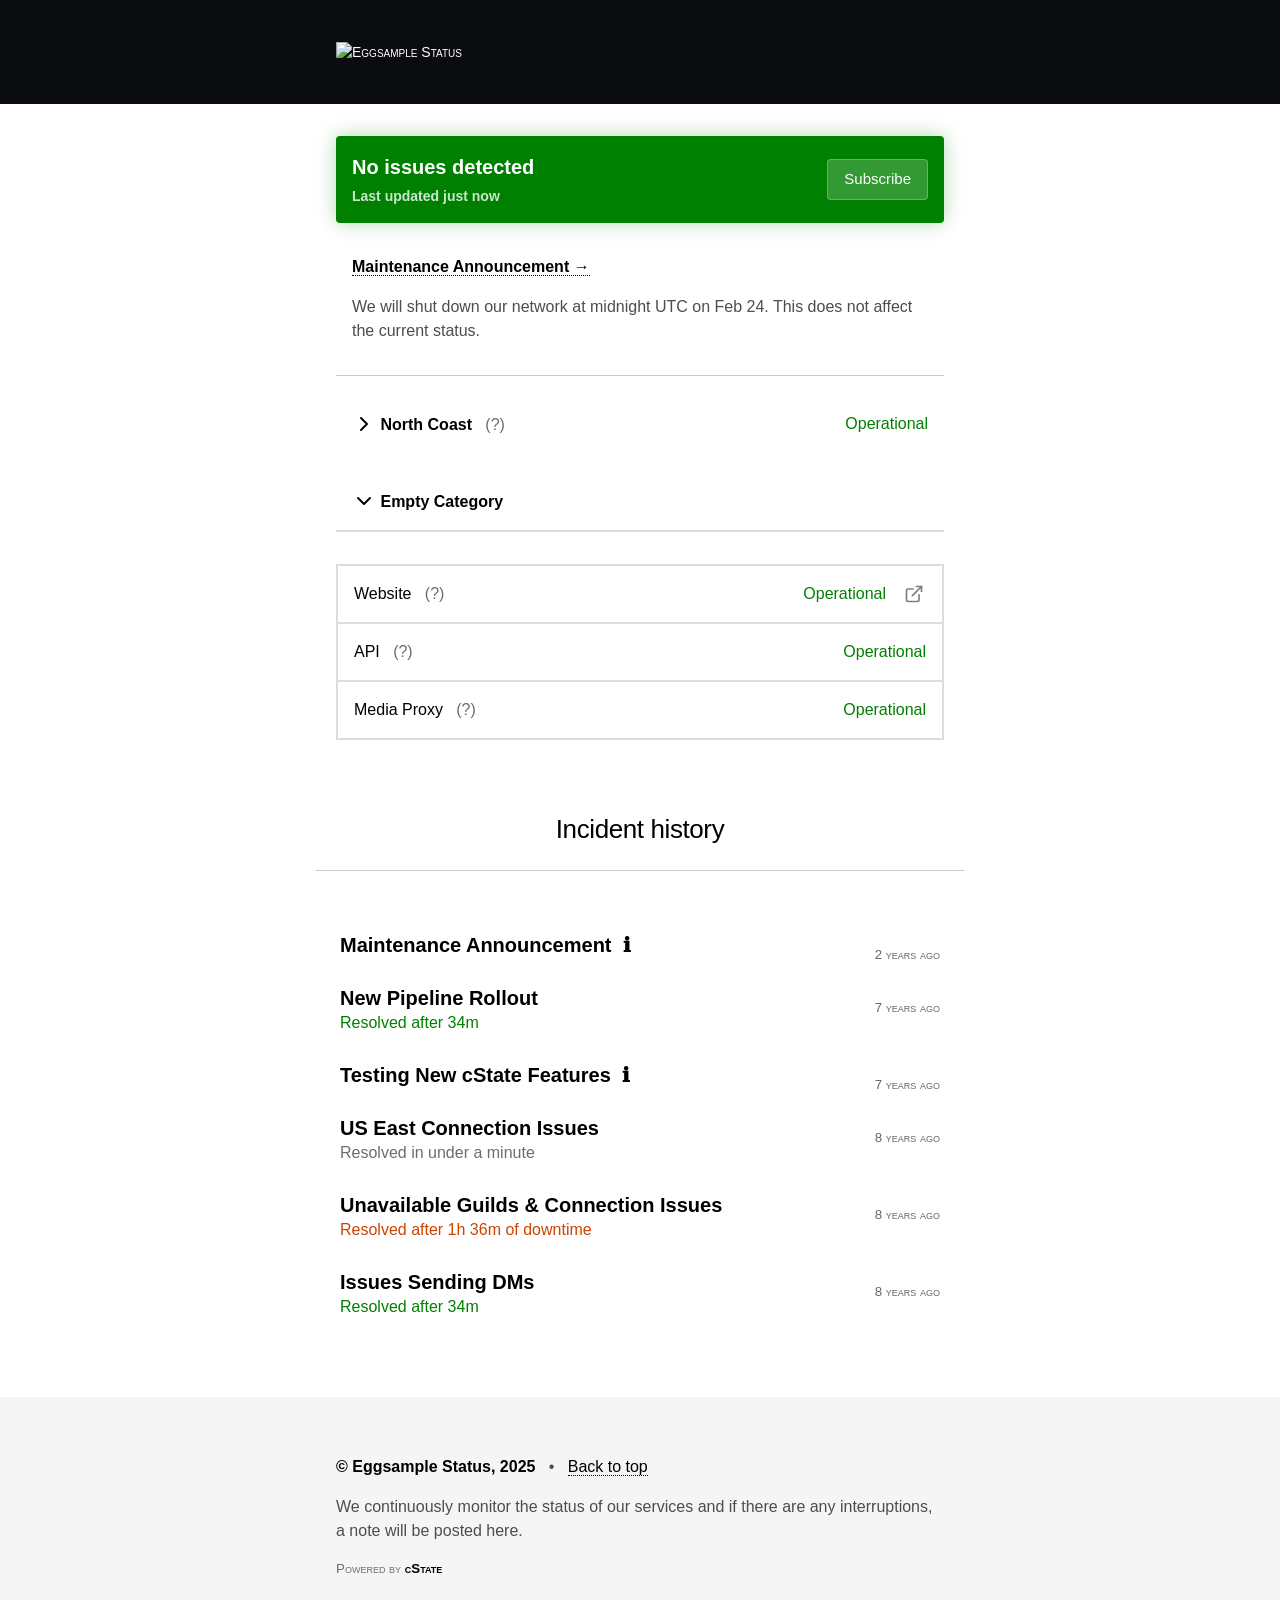
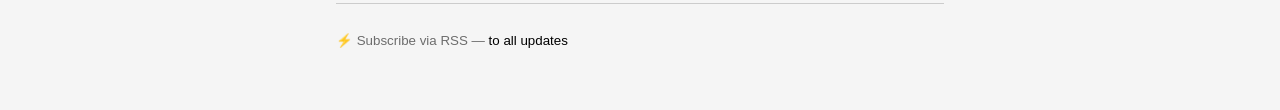
==== commit f8ce55bc: "theming stuff 4" ====
--- a/public/index.html
+++ b/public/index.html
@@ -1,5 +1,6 @@
 <!DOCTYPE html>
 <html lang="en" class="no-js">
+  <link rel="stylesheet" href="/fonts/segoe.css">
   <head><script src="/livereload.js?mindelay=10&amp;v=2&amp;port=1313&amp;path=livereload" data-no-instant defer></script>
     
     <meta charset="utf-8">
@@ -25,7 +26,6 @@
     </script>
     
     <style>
-	@import url(/static/fonts/segoe.css);
     html, body {
       margin: 0;
       background: #fff;
